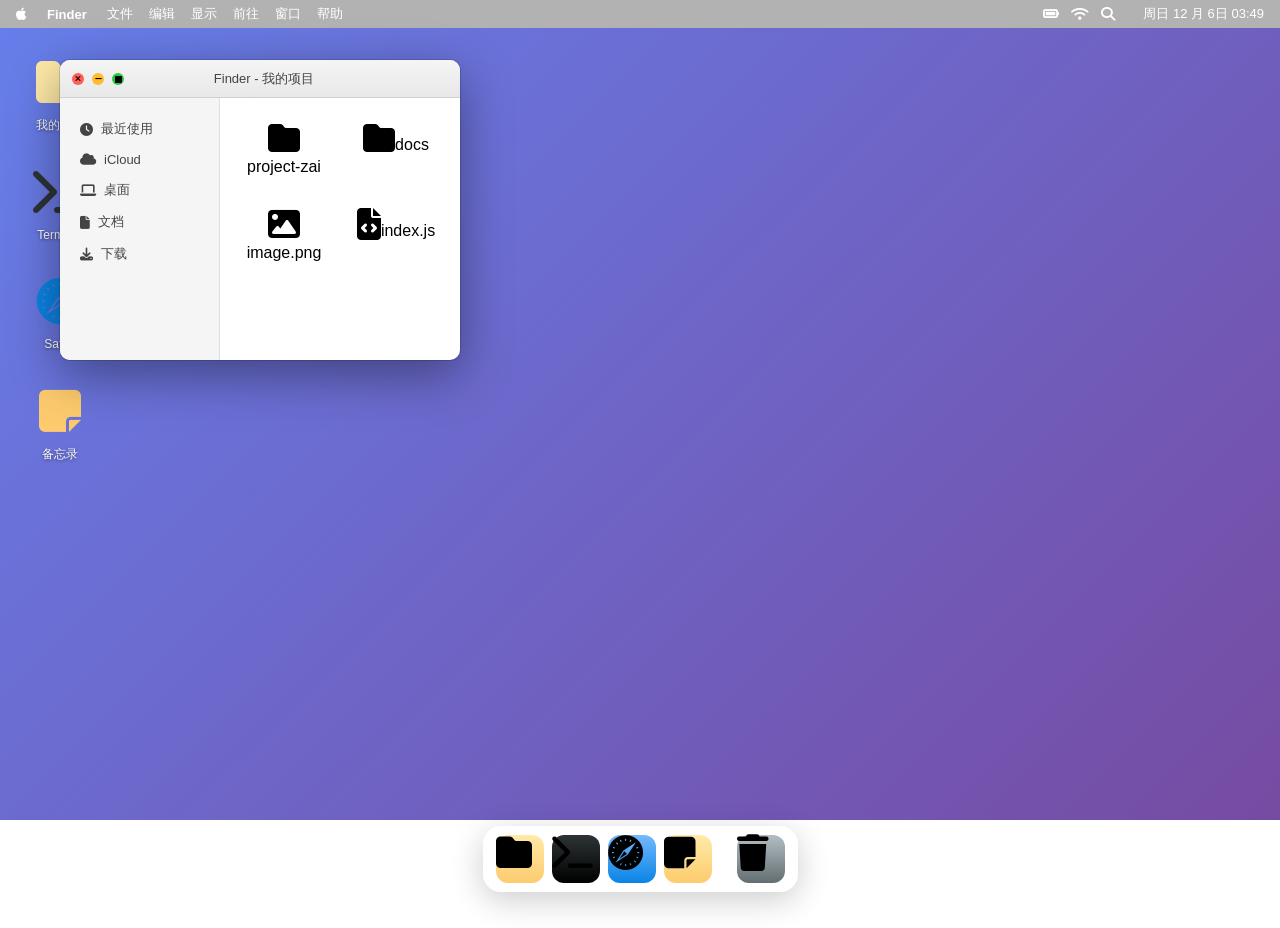
==== desktop/index.html @ c1589832 "feat: implement web-based macOS desktop environment - Add top menu bar with Apple logo, app name, an" ====
<!DOCTYPE html>
<html lang="zh-CN">
<head>
  <meta charset="UTF-8">
  <meta name="viewport" content="width=device-width, initial-scale=1.0">
  <title>macOS Desktop | Z.ai CLI</title>
  <link rel="stylesheet" href="../assets/css/macos-desktop.css">
  <link rel="stylesheet" href="https://cdnjs.cloudflare.com/ajax/libs/font-awesome/6.4.0/css/all.min.css">
</head>
<body>
  <!-- Top Menu Bar -->
  <div class="menu-bar">
    <div class="menu-left">
      <div class="apple-logo">
        <i class="fab fa-apple"></i>
      </div>
      <div class="app-name">Finder</div>
      <div class="menu-items">
        <span>文件</span>
        <span>编辑</span>
        <span>显示</span>
        <span>前往</span>
        <span>窗口</span>
        <span>帮助</span>
      </div>
    </div>
    <div class="menu-right">
      <div class="tray-icons">
        <i class="fas fa-battery-full"></i>
        <i class="fas fa-wifi"></i>
        <i class="fas fa-search"></i>
        <i class="fas fa-control-play"></i>
      </div>
      <div class="date-time" id="dateTime">
        周一 7 月 15 日 12:00
      </div>
    </div>
  </div>

  <!-- Desktop Area -->
  <div class="desktop" id="desktop">
    <!-- Desktop Icons -->
    <div class="desktop-icon" data-window="finder">
      <div class="icon-container">
        <i class="fas fa-folder icon-folder"></i>
      </div>
      <span class="icon-label">我的项目</span>
    </div>
    <div class="desktop-icon" data-window="terminal">
      <div class="icon-container">
        <i class="fas fa-terminal icon-terminal"></i>
      </div>
      <span class="icon-label">Terminal</span>
    </div>
    <div class="desktop-icon" data-window="safari">
      <div class="icon-container">
        <i class="fab fa-safari icon-safari"></i>
      </div>
      <span class="icon-label">Safari</span>
    </div>
    <div class="desktop-icon" data-window="notes">
      <div class="icon-container">
        <i class="fas fa-sticky-note icon-notes"></i>
      </div>
      <span class="icon-label">备忘录</span>
    </div>
  </div>

  <!-- Windows Container -->
  <div class="windows-container" id="windowsContainer">
    <!-- Finder Window -->
    <div class="window" id="window-finder" style="display: none;">
      <div class="window-titlebar">
        <div class="window-controls">
          <button class="control-btn close" data-action="close">
            <i class="fas fa-times"></i>
          </button>
          <button class="control-btn minimize" data-action="minimize">
            <i class="fas fa-minus"></i>
          </button>
          <button class="control-btn maximize" data-action="maximize">
            <i class="fas fa-square"></i>
          </button>
        </div>
        <div class="window-title">Finder - 我的项目</div>
        <div class="window-drag-area"></div>
      </div>
      <div class="window-content">
        <div class="sidebar">
          <div class="sidebar-item"><i class="fas fa-clock"></i> 最近使用</div>
          <div class="sidebar-item"><i class="fas fa-cloud"></i> iCloud</div>
          <div class="sidebar-item"><i class="fas fa-laptop"></i> 桌面</div>
          <div class="sidebar-item"><i class="fas fa-file"></i> 文档</div>
          <div class="sidebar-item"><i class="fas fa-download"></i> 下载</div>
        </div>
        <div class="main-content">
          <div class="file-grid">
            <div class="file-item"><i class="fas fa-folder file-icon"></i><span>project-zai</span></div>
            <div class="file-item"><i class="fas fa-folder file-icon"></i><span>docs</span></div>
            <div class="file-item"><i class="fas fa-image file-icon"></i><span>image.png</span></div>
            <div class="file-item"><i class="fas fa-file-code file-icon"></i><span>index.js</span></div>
          </div>
        </div>
      </div>
    </div>

    <!-- Terminal Window -->
    <div class="window" id="window-terminal" style="display: none;">
      <div class="window-titlebar">
        <div class="window-controls">
          <button class="control-btn close" data-action="close">
            <i class="fas fa-times"></i>
          </button>
          <button class="control-btn minimize" data-action="minimize">
            <i class="fas fa-minus"></i>
          </button>
          <button class="control-btn maximize" data-action="maximize">
            <i class="fas fa-square"></i>
          </button>
        </div>
        <div class="window-title">Terminal</div>
        <div class="window-drag-area"></div>
      </div>
      <div class="window-content terminal-content">
        <div class="terminal-output">
          <div>Last login: Mon Jul 15 12:00:00 on ttys000</div>
          <div id="terminal-input-line">
            <span class="prompt">user@macbook ~ %</span>
            <input type="text" class="terminal-input" autofocus placeholder="输入命令...">
          </div>
        </div>
      </div>
    </div>

    <!-- Safari Window -->
    <div class="window" id="window-safari" style="display: none;">
      <div class="window-titlebar">
        <div class="window-controls">
          <button class="control-btn close" data-action="close">
            <i class="fas fa-times"></i>
          </button>
          <button class="control-btn minimize" data-action="minimize">
            <i class="fas fa-minus"></i>
          </button>
          <button class="control-btn maximize" data-action="maximize">
            <i class="fas fa-square"></i>
          </button>
        </div>
        <div class="window-title">Safari</div>
        <div class="window-drag-area"></div>
      </div>
      <div class="window-content">
        <div class="safari-toolbar">
          <div class="nav-buttons">
            <button class="nav-btn"><i class="fas fa-arrow-left"></i></button>
            <button class="nav-btn"><i class="fas fa-arrow-right"></i></button>
            <button class="nav-btn"><i class="fas fa-redo"></i></button>
          </div>
          <div class="address-bar">
            <i class="fas fa-lock"></i>
            <span>https://zai-cli.bigmodel.cn</span>
          </div>
        </div>
        <div class="safari-content">
          <h1>Z.ai CLI</h1>
          <p>一行命令调用 Mass 全平台能力</p>
        </div>
      </div>
    </div>

    <!-- Notes Window -->
    <div class="window" id="window-notes" style="display: none;">
      <div class="window-titlebar">
        <div class="window-controls">
          <button class="control-btn close" data-action="close">
            <i class="fas fa-times"></i>
          </button>
          <button class="control-btn minimize" data-action="minimize">
            <i class="fas fa-minus"></i>
          </button>
          <button class="control-btn maximize" data-action="maximize">
            <i class="fas fa-square"></i>
          </button>
        </div>
        <div class="window-title">备忘录</div>
        <div class="window-drag-area"></div>
      </div>
      <div class="window-content">
        <textarea class="notes-textarea" placeholder="输入你的笔记..."></textarea>
      </div>
    </div>
  </div>

  <!-- Dock -->
  <div class="dock-container">
    <div class="dock">
      <div class="dock-item" data-launch="finder" title="Finder">
        <i class="fas fa-folder dock-icon dock-finder"></i>
      </div>
      <div class="dock-item" data-launch="terminal" title="Terminal">
        <i class="fas fa-terminal dock-icon dock-terminal"></i>
      </div>
      <div class="dock-item" data-launch="safari" title="Safari">
        <i class="fab fa-safari dock-icon dock-safari"></i>
      </div>
      <div class="dock-item" data-launch="notes" title="备忘录">
        <i class="fas fa-sticky-note dock-icon dock-notes"></i>
      </div>
      <div class="dock-separator"></div>
      <div class="dock-item" title="废纸篓">
        <i class="fas fa-trash dock-icon dock-trash"></i>
      </div>
    </div>
  </div>

  <!-- Minimized Windows Container -->
  <div class="minimized-windows" id="minimizedWindows"></div>

  <script src="../assets/js/macos-desktop.js"></script>
</body>
</html>
---- assets/css/macos-desktop.css ----
/* macOS Desktop Environment */
* {
  margin: 0;
  padding: 0;
  box-sizing: border-box;
}

body {
  font-family: -apple-system, BlinkMacSystemFont, 'Segoe UI', Roboto, Oxygen, Ubuntu, sans-serif;
  overflow: hidden;
  height: 100vh;
  user-select: none;
}

/* Top Menu Bar */
.menu-bar {
  position: fixed;
  top: 0;
  left: 0;
  right: 0;
  height: 28px;
  background: rgba(0, 0, 0, 0.3);
  backdrop-filter: blur(20px);
  display: flex;
  justify-content: space-between;
  align-items: center;
  padding: 0 16px;
  z-index: 10000;
  color: white;
  font-size: 13px;
}

.menu-left {
  display: flex;
  align-items: center;
  gap: 20px;
}

.apple-logo {
  font-size: 14px;
  cursor: pointer;
}

.app-name {
  font-weight: 600;
}

.menu-items {
  display: flex;
  gap: 16px;
}

.menu-items span {
  cursor: pointer;
}

.menu-right {
  display: flex;
  align-items: center;
  gap: 16px;
}

.tray-icons {
  display: flex;
  gap: 12px;
  font-size: 14px;
}

.date-time {
  font-weight: 500;
  cursor: default;
}

/* Desktop Area */
.desktop {
  height: calc(100vh - 28px - 80px);
  margin-top: 28px;
  background: linear-gradient(135deg, #667eea 0%, #764ba2 100%);
  position: relative;
  padding: 20px;
}

.desktop-icon {
  width: 80px;
  text-align: center;
  cursor: pointer;
  padding: 8px;
  border-radius: 8px;
  transition: background-color 0.2s;
  margin-bottom: 16px;
}

.desktop-icon:hover {
  background-color: rgba(255, 255, 255, 0.2);
}

.icon-container {
  font-size: 48px;
  margin-bottom: 4px;
}

.icon-folder { color: #ffeaa7; }
.icon-terminal { color: #2d3436; }
.icon-safari { color: #0984e3; }
.icon-notes { color: #fdcb6e; }

.icon-label {
  color: white;
  font-size: 12px;
  text-shadow: 0 1px 3px rgba(0, 0, 0, 0.5);
  word-wrap: break-word;
  line-height: 1.3;
}

/* Windows */
.windows-container {
  position: absolute;
  top: 0;
  left: 0;
  right: 0;
  bottom: 0;
  pointer-events: none;
}

.window {
  position: absolute;
  background: #fff;
  border-radius: 10px;
  box-shadow: 0 10px 40px rgba(0, 0, 0, 0.3), 0 0 0 1px rgba(0, 0, 0, 0.1);
  min-width: 400px;
  min-height: 300px;
  display: flex;
  flex-direction: column;
  pointer-events: auto;
  animation: windowOpen 0.3s ease-out;
  overflow: hidden;
}

@keyframes windowOpen {
  from {
    opacity: 0;
    transform: scale(0.9) translateY(20px);
  }
  to {
    opacity: 1;
    transform: scale(1) translateY(0);
  }
}

.window-closing {
  animation: windowClose 0.2s ease-in forwards;
}

@keyframes windowClose {
  from {
    opacity: 1;
    transform: scale(1);
  }
  to {
    opacity: 0;
    transform: scale(0.8);
  }
}

.window-titlebar {
  height: 38px;
  background: linear-gradient(180deg, #f5f5f5 0%, #e8e8e8 100%);
  display: flex;
  align-items: center;
  padding: 0 12px;
  border-bottom: 1px solid #d0d0d0;
  cursor: default;
}

.window-controls {
  display: flex;
  gap: 8px;
  margin-right: 16px;
}

.control-btn {
  width: 12px;
  height: 12px;
  border-radius: 50%;
  border: none;
  cursor: pointer;
  display: flex;
  align-items: center;
  justify-content: center;
  font-size: 8px;
  padding: 0;
  transition: all 0.2s;
}

.control-btn.close {
  background: #ff5f57;
}

.control-btn.minimize {
  background: #febc2e;
}

.control-btn.maximize {
  background: #28c840;
}

.control-btn:hover {
  filter: brightness(0.9);
}

.window-title {
  font-size: 13px;
  color: #444;
  font-weight: 500;
  flex-grow: 1;
  text-align: center;
  margin-right: 60px;
}

.window-drag-area {
  position: absolute;
  top: 0;
  left: 0;
  right: 0;
  bottom: 0;
}

.window-content {
  flex: 1;
  overflow: auto;
  display: flex;
}

/* Finder Window */
.sidebar {
  width: 160px;
  background: #f5f5f5;
  padding: 16px 8px;
  border-right: 1px solid #e0e0e0;
}

.sidebar-item {
  padding: 6px 12px;
  font-size: 13px;
  color: #444;
  cursor: pointer;
  border-radius: 6px;
  margin-bottom: 2px;
  display: flex;
  align-items: center;
  gap: 8px;
}

.sidebar-item:hover {
  background: #e8e8e8;
}

.main-content {
  flex: 1;
  padding: 16px;
}

.file-grid {
  display: grid;
  grid-template-columns: repeat(auto-fill, minmax(80px, 1fr));
  gap: 16px;
}

.file-item {
  text-align: center;
  cursor: pointer;
  padding: 8px;
  border-radius: 6px;
}

.file-item:hover {
  background: #e8f0fe;
}

.file-icon {
  font-size: 32px;
  margin-bottom: 4px;
}

.file-icon.folder { color: #ffeaa7; }
.file-icon.image { color: #a29bfe; }
.file-icon.code { color: #0984e3; }

/* Terminal Window */
.terminal-content {
  background: #1a1a1a;
  color: #fff;
  font-family: 'SF Mono', 'Monaco', 'Consolas', monospace;
  font-size: 13px;
  padding: 12px;
  height: 100%;
}

.terminal-output {
  height: 100%;
  overflow-y: auto;
}

#terminal-input-line {
  display: flex;
  align-items: center;
  gap: 8px;
}

.prompt {
  color: #50fa7b;
}

.terminal-input {
  background: transparent;
  border: none;
  color: #fff;
  flex: 1;
  outline: none;
  font-family: inherit;
  font-size: inherit;
}

/* Safari Window */
.safari-toolbar {
  height: 44px;
  background: #f0f0f0;
  display: flex;
  align-items: center;
  padding: 0 12px;
  border-bottom: 1px solid #d0d0d0;
}

.nav-buttons {
  display: flex;
  gap: 8px;
}

.nav-btn {
  width: 32px;
  height: 32px;
  border: none;
  background: transparent;
  border-radius: 6px;
  cursor: pointer;
  color: #444;
}

.nav-btn:hover {
  background: #e0e0e0;
}

.address-bar {
  flex: 1;
  height: 28px;
  background: #fff;
  border-radius: 6px;
  display: flex;
  align-items: center;
  padding: 0 12px;
  gap: 8px;
  font-size: 12px;
  color: #666;
  margin: 0 12px;
}

.safari-content {
  padding: 40px;
  background: #fff;
}

.safari-content h1 {
  color: #333;
  margin-bottom: 16px;
}

.safari-content p {
  color: #666;
  font-size: 18px;
}

/* Notes Window */
.notes-textarea {
  width: 100%;
  height: 100%;
  border: none;
  outline: none;
  resize: none;
  padding: 16px;
  font-size: 14px;
  font-family: inherit;
  background: #fffacd;
}

/* Dock */
.dock-container {
  position: fixed;
  bottom: 0;
  left: 0;
  right: 0;
  height: 80px;
  display: flex;
  justify-content: center;
  align-items: flex-end;
  padding-bottom: 8px;
  z-index: 10000;
  background: linear-gradient(180deg, rgba(255,255,255,0) 0%, rgba(255,255,255,0.2) 50%, rgba(255,255,255,0) 100%);
}

.dock {
  background: rgba(255, 255, 255, 0.2);
  backdrop-filter: blur(20px);
  border: 1px solid rgba(255, 255, 255, 0.3);
  border-radius: 18px;
  padding: 8px 12px;
  display: flex;
  align-items: flex-end;
  gap: 8px;
  box-shadow: 0 8px 32px rgba(0, 0, 0, 0.2);
}

.dock-item {
  cursor: pointer;
  transition: transform 0.2s cubic-bezier(0.25, 0.46, 0.45, 0.94);
  position: relative;
}

.dock-item:hover {
  transform: scale(1.3) translateY(-10px);
}

.dock-icon {
  width: 48px;
  height: 48px;
  font-size: 36px;
  display: flex;
  align-items: center;
  justify-content: center;
  border-radius: 12px;
  transition: all 0.2s;
}

.dock-finder { background: linear-gradient(180deg, #ffeaa7 0%, #fdcb6e 100%); }
.dock-terminal { background: linear-gradient(180deg, #2d3436 0%, #000000 100%); }
.dock-safari { background: linear-gradient(180deg, #74b9ff 0%, #0984e3 100%); }
.dock-notes { background: linear-gradient(180deg, #ffeaa7 0%, #fdcb6e 100%); }
.dock-trash { background: linear-gradient(180deg, #b2bec3 0%, #636e72 100%); }

.dock-separator {
  width: 1px;
  height: 40px;
  background: rgba(255, 255, 255, 0.3);
  margin: 0 4px;
}

/* Running Indicator */
.dock-item.running::after {
  content: '';
  position: absolute;
  bottom: -6px;
  width: 4px;
  height: 4px;
  background: #333;
  border-radius: 50%;
}

.dock-item.running-dark::after {
  background: #fff;
}

/* Minimized Windows */
.minimized-windows {
  position: fixed;
  bottom: 90px;
  left: 50%;
  transform: translateX(-50%);
  display: flex;
  gap: 8px;
  z-index: 9999;
}

.minimized-window {
  width: 120px;
  height: 80px;
  background: #fff;
  border-radius: 8px;
  box-shadow: 0 4px 16px rgba(0, 0, 0, 0.2);
  cursor: pointer;
  display: flex;
  align-items: center;
  justify-content: center;
  font-size: 32px;
  transition: all 0.2s;
  animation: minimizedWindowIn 0.3s ease-out;
}

@keyframes minimizedWindowIn {
  from {
    opacity: 0;
    transform: scale(0.5) translateY(20px);
  }
  to {
    opacity: 1;
    transform: scale(1) translateY(0);
  }
}

.minimized-window:hover {
  transform: scale(1.1);
}

/* Active Window Border */
.window.active {
  box-shadow: 0 15px 50px rgba(0, 0, 0, 0.4), 0 0 0 1px rgba(0, 0, 0, 0.15);
}

/* Scrollbar Styling */
::-webkit-scrollbar {
  width: 10px;
}

::-webkit-scrollbar-track {
  background: #f1f1f1;
}

::-webkit-scrollbar-thumb {
  background: #c1c1c1;
  border-radius: 5px;
}

::-webkit-scrollbar-thumb:hover {
  background: #a8a8a8;
}
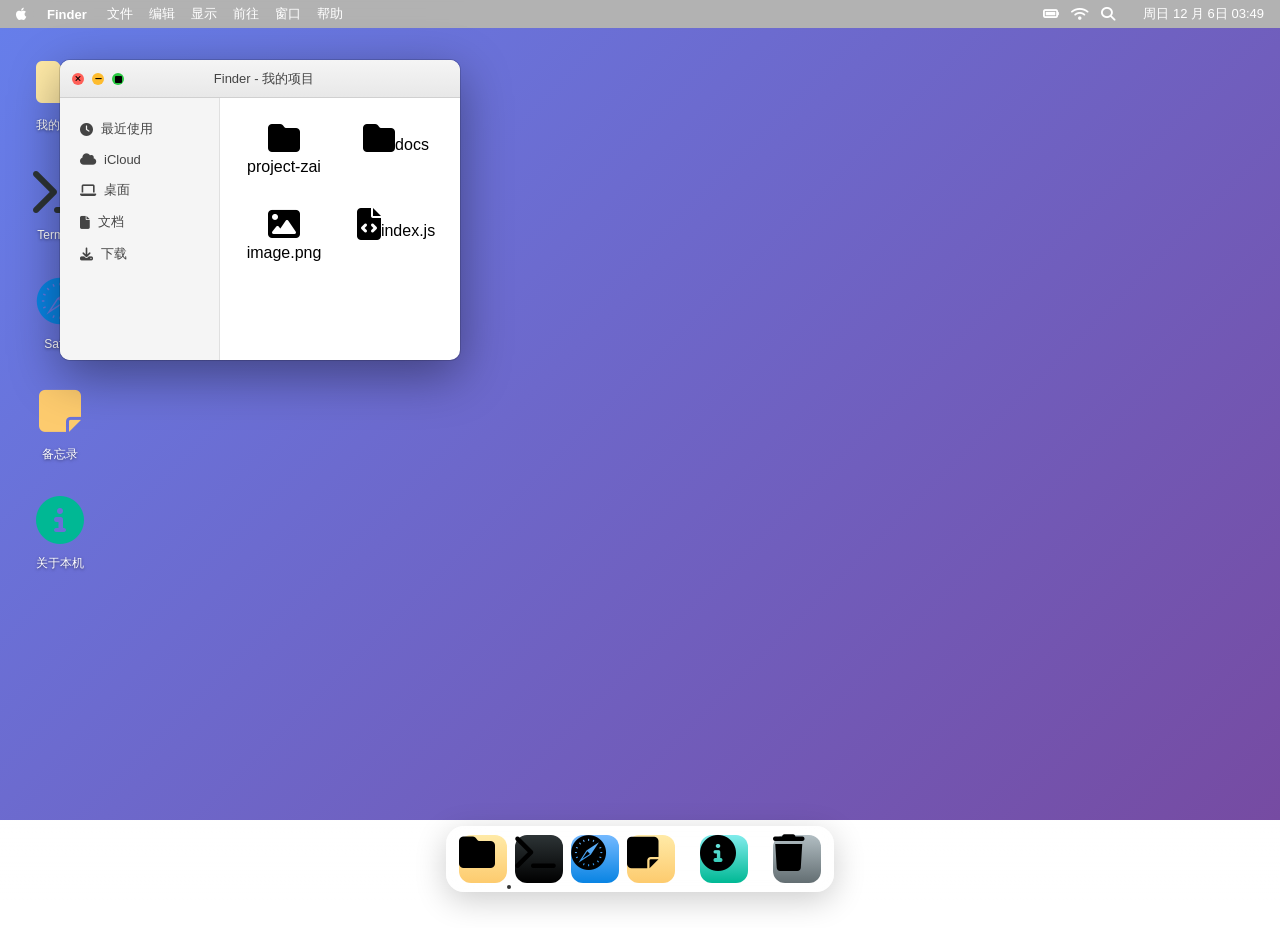
==== commit e1b070bb: "feat: 实现 About 应用（系统信息面板） - 添加'关于本机'桌面图标和 Dock 图标 - 实现 About 窗口，包含产品简介、功能特性、技术栈等信息 - 修复 Dock 运行指示器 b" ====
--- a/desktop/index.html
+++ b/desktop/index.html
@@ -64,6 +64,12 @@
       </div>
       <span class="icon-label">备忘录</span>
     </div>
+    <div class="desktop-icon" data-window="about">
+      <div class="icon-container">
+        <i class="fas fa-info-circle icon-about"></i>
+      </div>
+      <span class="icon-label">关于本机</span>
+    </div>
   </div>
 
   <!-- Windows Container -->
@@ -189,6 +195,60 @@
         <textarea class="notes-textarea" placeholder="输入你的笔记..."></textarea>
       </div>
     </div>
+
+    <!-- About Window -->
+    <div class="window" id="window-about" style="display: none;">
+      <div class="window-titlebar">
+        <div class="window-controls">
+          <button class="control-btn close" data-action="close">
+            <i class="fas fa-times"></i>
+          </button>
+          <button class="control-btn minimize" data-action="minimize">
+            <i class="fas fa-minus"></i>
+          </button>
+          <button class="control-btn maximize" data-action="maximize">
+            <i class="fas fa-square"></i>
+          </button>
+        </div>
+        <div class="window-title">关于本机</div>
+        <div class="window-drag-area"></div>
+      </div>
+      <div class="window-content about-content">
+        <div class="about-header">
+          <div class="macos-logo">
+            <i class="fab fa-apple macos-icon-large"></i>
+          </div>
+          <h2 class="product-name">Z.ai CLI</h2>
+          <p class="version">版本 1.0.0</p>
+        </div>
+        <div class="about-info">
+          <div class="info-section">
+            <h3>简介</h3>
+            <p>Z.ai CLI 是一行命令调用 Mass 全平台能力的智能工具。</p>
+            <p>通过简单的命令行界面，开发者可以快速访问各种 AI 模型和服务。</p>
+          </div>
+          <div class="info-section">
+            <h3>功能特性</h3>
+            <ul>
+              <li>支持多种 AI 模型集成</li>
+              <li>跨平台兼容（Windows / macOS / Linux）</li>
+              <li>简洁的命令行界面</li>
+              <li>快速高效的执行能力</li>
+            </ul>
+          </div>
+          <div class="info-section">
+            <h3>技术栈</h3>
+            <p>前端：HTML / CSS / JavaScript (Vanilla)</p>
+            <p>图标：Font Awesome 6.4.0</p>
+            <p>设计灵感：macOS Big Sur / Monterey</p>
+          </div>
+        </div>
+        <div class="about-footer">
+          <p>&copy; 2024 Z.ai. All rights reserved.</p>
+          <p><a href="https://zai-cli.bigmodel.cn" target="_blank">zai-cli.bigmodel.cn</a></p>
+        </div>
+      </div>
+    </div>
   </div>
 
   <!-- Dock -->
@@ -207,6 +267,10 @@
         <i class="fas fa-sticky-note dock-icon dock-notes"></i>
       </div>
       <div class="dock-separator"></div>
+      <div class="dock-item" data-launch="about" title="关于本机">
+        <i class="fas fa-info-circle dock-icon dock-about"></i>
+      </div>
+      <div class="dock-separator"></div>
       <div class="dock-item" title="废纸篓">
         <i class="fas fa-trash dock-icon dock-trash"></i>
       </div>
--- a/assets/css/macos-desktop.css
+++ b/assets/css/macos-desktop.css
@@ -103,6 +103,8 @@
 .icon-terminal { color: #2d3436; }
 .icon-safari { color: #0984e3; }
 .icon-notes { color: #fdcb6e; }
+
+.icon-about { color: #00b894; }
 
 .icon-label {
   color: white;
@@ -392,6 +394,109 @@
   background: #fffacd;
 }
 
+/* About Window */
+.about-content {
+  padding: 32px;
+  display: flex;
+  flex-direction: column;
+  align-items: center;
+  background: #fafafa;
+}
+
+.about-header {
+  text-align: center;
+  margin-bottom: 32px;
+}
+
+.macos-logo {
+  margin-bottom: 16px;
+}
+
+.macos-icon-large {
+  font-size: 80px;
+  color: #636e72;
+}
+
+.product-name {
+  font-size: 28px;
+  color: #333;
+  margin-bottom: 8px;
+  font-weight: 600;
+}
+
+.version {
+  font-size: 14px;
+  color: #888;
+  margin-bottom: 24px;
+}
+
+.about-info {
+  width: 100%;
+  max-width: 500px;
+  display: flex;
+  flex-direction: column;
+  gap: 24px;
+}
+
+.info-section h3 {
+  font-size: 14px;
+  color: #666;
+  margin-bottom: 12px;
+  font-weight: 600;
+  text-transform: uppercase;
+  letter-spacing: 0.5px;
+}
+
+.info-section p {
+  font-size: 14px;
+  color: #444;
+  line-height: 1.6;
+  margin-bottom: 8px;
+}
+
+.info-section ul {
+  list-style: none;
+  padding: 0;
+  margin: 0;
+}
+
+.info-section li {
+  font-size: 14px;
+  color: #444;
+  line-height: 1.8;
+  padding-left: 20px;
+  position: relative;
+}
+
+.info-section li::before {
+  content: "•";
+  color: #0984e3;
+  font-weight: bold;
+  position: absolute;
+  left: 0;
+}
+
+.about-footer {
+  margin-top: 32px;
+  text-align: center;
+}
+
+.about-footer p {
+  font-size: 12px;
+  color: #999;
+  margin-bottom: 4px;
+}
+
+.about-footer a {
+  color: #0984e3;
+  text-decoration: none;
+  font-size: 12px;
+}
+
+.about-footer a:hover {
+  text-decoration: underline;
+}
+
 /* Dock */
 .dock-container {
   position: fixed;
@@ -444,6 +549,7 @@
 .dock-terminal { background: linear-gradient(180deg, #2d3436 0%, #000000 100%); }
 .dock-safari { background: linear-gradient(180deg, #74b9ff 0%, #0984e3 100%); }
 .dock-notes { background: linear-gradient(180deg, #ffeaa7 0%, #fdcb6e 100%); }
+.dock-about { background: linear-gradient(180deg, #81ecec 0%, #00b894 100%); }
 .dock-trash { background: linear-gradient(180deg, #b2bec3 0%, #636e72 100%); }
 
 .dock-separator {
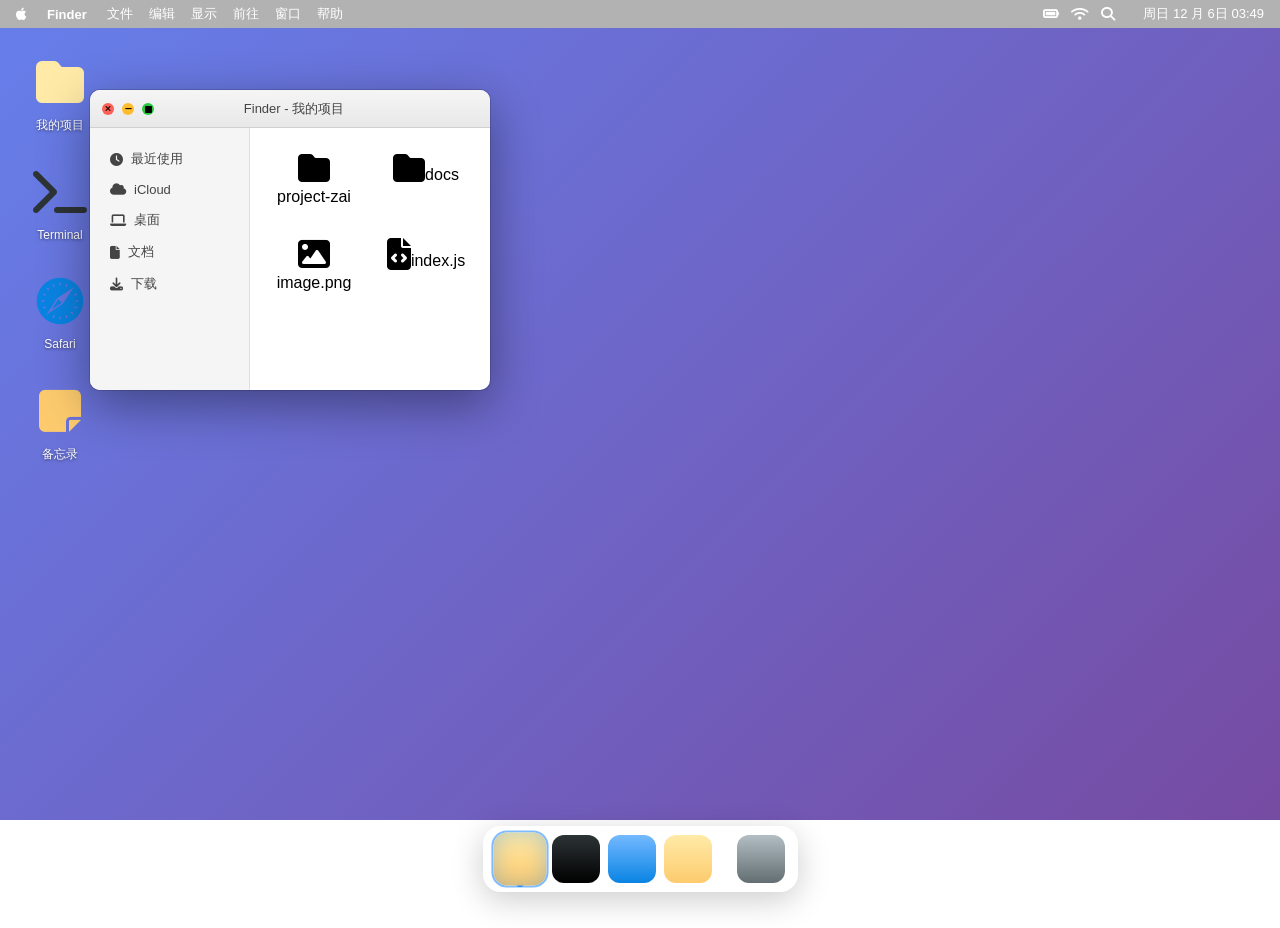
==== commit 76278df8: "feat: 增强 Dock 栏功能（Step 2） - 添加 Dock 栏悬停放大动画效果 - 实现运行中应用的脉冲指示器 - 添加窗口聚焦时的发光效果 - 实现右键上下文菜单（关闭/最小化） - 添" ====
--- a/desktop/index.html
+++ b/desktop/index.html
@@ -64,12 +64,6 @@
       </div>
       <span class="icon-label">备忘录</span>
     </div>
-    <div class="desktop-icon" data-window="about">
-      <div class="icon-container">
-        <i class="fas fa-info-circle icon-about"></i>
-      </div>
-      <span class="icon-label">关于本机</span>
-    </div>
   </div>
 
   <!-- Windows Container -->
@@ -195,83 +189,25 @@
         <textarea class="notes-textarea" placeholder="输入你的笔记..."></textarea>
       </div>
     </div>
-
-    <!-- About Window -->
-    <div class="window" id="window-about" style="display: none;">
-      <div class="window-titlebar">
-        <div class="window-controls">
-          <button class="control-btn close" data-action="close">
-            <i class="fas fa-times"></i>
-          </button>
-          <button class="control-btn minimize" data-action="minimize">
-            <i class="fas fa-minus"></i>
-          </button>
-          <button class="control-btn maximize" data-action="maximize">
-            <i class="fas fa-square"></i>
-          </button>
-        </div>
-        <div class="window-title">关于本机</div>
-        <div class="window-drag-area"></div>
-      </div>
-      <div class="window-content about-content">
-        <div class="about-header">
-          <div class="macos-logo">
-            <i class="fab fa-apple macos-icon-large"></i>
-          </div>
-          <h2 class="product-name">Z.ai CLI</h2>
-          <p class="version">版本 1.0.0</p>
-        </div>
-        <div class="about-info">
-          <div class="info-section">
-            <h3>简介</h3>
-            <p>Z.ai CLI 是一行命令调用 Mass 全平台能力的智能工具。</p>
-            <p>通过简单的命令行界面，开发者可以快速访问各种 AI 模型和服务。</p>
-          </div>
-          <div class="info-section">
-            <h3>功能特性</h3>
-            <ul>
-              <li>支持多种 AI 模型集成</li>
-              <li>跨平台兼容（Windows / macOS / Linux）</li>
-              <li>简洁的命令行界面</li>
-              <li>快速高效的执行能力</li>
-            </ul>
-          </div>
-          <div class="info-section">
-            <h3>技术栈</h3>
-            <p>前端：HTML / CSS / JavaScript (Vanilla)</p>
-            <p>图标：Font Awesome 6.4.0</p>
-            <p>设计灵感：macOS Big Sur / Monterey</p>
-          </div>
-        </div>
-        <div class="about-footer">
-          <p>&copy; 2024 Z.ai. All rights reserved.</p>
-          <p><a href="https://zai-cli.bigmodel.cn" target="_blank">zai-cli.bigmodel.cn</a></p>
-        </div>
-      </div>
-    </div>
   </div>
 
   <!-- Dock -->
   <div class="dock-container">
     <div class="dock">
-      <div class="dock-item" data-launch="finder" title="Finder">
+      <div class="dock-item" data-launch="finder" title="Finder" data-tooltip="Finder">
         <i class="fas fa-folder dock-icon dock-finder"></i>
       </div>
-      <div class="dock-item" data-launch="terminal" title="Terminal">
+      <div class="dock-item" data-launch="terminal" title="Terminal" data-tooltip="Terminal">
         <i class="fas fa-terminal dock-icon dock-terminal"></i>
       </div>
-      <div class="dock-item" data-launch="safari" title="Safari">
+      <div class="dock-item" data-launch="safari" title="Safari" data-tooltip="Safari">
         <i class="fab fa-safari dock-icon dock-safari"></i>
       </div>
-      <div class="dock-item" data-launch="notes" title="备忘录">
+      <div class="dock-item" data-launch="notes" title="备忘录" data-tooltip="备忘录">
         <i class="fas fa-sticky-note dock-icon dock-notes"></i>
       </div>
       <div class="dock-separator"></div>
-      <div class="dock-item" data-launch="about" title="关于本机">
-        <i class="fas fa-info-circle dock-icon dock-about"></i>
-      </div>
-      <div class="dock-separator"></div>
-      <div class="dock-item" title="废纸篓">
+      <div class="dock-item" title="废纸篓" data-tooltip="废纸篓">
         <i class="fas fa-trash dock-icon dock-trash"></i>
       </div>
     </div>
--- a/assets/css/macos-desktop.css
+++ b/assets/css/macos-desktop.css
@@ -103,8 +103,6 @@
 .icon-terminal { color: #2d3436; }
 .icon-safari { color: #0984e3; }
 .icon-notes { color: #fdcb6e; }
-
-.icon-about { color: #00b894; }
 
 .icon-label {
   color: white;
@@ -394,109 +392,6 @@
   background: #fffacd;
 }
 
-/* About Window */
-.about-content {
-  padding: 32px;
-  display: flex;
-  flex-direction: column;
-  align-items: center;
-  background: #fafafa;
-}
-
-.about-header {
-  text-align: center;
-  margin-bottom: 32px;
-}
-
-.macos-logo {
-  margin-bottom: 16px;
-}
-
-.macos-icon-large {
-  font-size: 80px;
-  color: #636e72;
-}
-
-.product-name {
-  font-size: 28px;
-  color: #333;
-  margin-bottom: 8px;
-  font-weight: 600;
-}
-
-.version {
-  font-size: 14px;
-  color: #888;
-  margin-bottom: 24px;
-}
-
-.about-info {
-  width: 100%;
-  max-width: 500px;
-  display: flex;
-  flex-direction: column;
-  gap: 24px;
-}
-
-.info-section h3 {
-  font-size: 14px;
-  color: #666;
-  margin-bottom: 12px;
-  font-weight: 600;
-  text-transform: uppercase;
-  letter-spacing: 0.5px;
-}
-
-.info-section p {
-  font-size: 14px;
-  color: #444;
-  line-height: 1.6;
-  margin-bottom: 8px;
-}
-
-.info-section ul {
-  list-style: none;
-  padding: 0;
-  margin: 0;
-}
-
-.info-section li {
-  font-size: 14px;
-  color: #444;
-  line-height: 1.8;
-  padding-left: 20px;
-  position: relative;
-}
-
-.info-section li::before {
-  content: "•";
-  color: #0984e3;
-  font-weight: bold;
-  position: absolute;
-  left: 0;
-}
-
-.about-footer {
-  margin-top: 32px;
-  text-align: center;
-}
-
-.about-footer p {
-  font-size: 12px;
-  color: #999;
-  margin-bottom: 4px;
-}
-
-.about-footer a {
-  color: #0984e3;
-  text-decoration: none;
-  font-size: 12px;
-}
-
-.about-footer a:hover {
-  text-decoration: underline;
-}
-
 /* Dock */
 .dock-container {
   position: fixed;
@@ -515,23 +410,35 @@
 .dock {
   background: rgba(255, 255, 255, 0.2);
   backdrop-filter: blur(20px);
+  -webkit-backdrop-filter: blur(20px);
   border: 1px solid rgba(255, 255, 255, 0.3);
   border-radius: 18px;
   padding: 8px 12px;
   display: flex;
   align-items: flex-end;
   gap: 8px;
-  box-shadow: 0 8px 32px rgba(0, 0, 0, 0.2);
+  box-shadow: 0 8px 32px rgba(0, 0, 0, 0.2), inset 0 1px 0 rgba(255, 255, 255, 0.3);
+  transition: all 0.3s ease;
+}
+
+.dock:hover {
+  box-shadow: 0 12px 40px rgba(0, 0, 0, 0.25), inset 0 1px 0 rgba(255, 255, 255, 0.4);
+  transform: translateY(-2px);
 }
 
 .dock-item {
   cursor: pointer;
+  position: relative;
   transition: transform 0.2s cubic-bezier(0.25, 0.46, 0.45, 0.94);
-  position: relative;
+  display: flex;
+  flex-direction: column;
+  align-items: center;
+  gap: 4px;
 }
 
 .dock-item:hover {
   transform: scale(1.3) translateY(-10px);
+  z-index: 100;
 }
 
 .dock-icon {
@@ -543,13 +450,30 @@
   justify-content: center;
   border-radius: 12px;
   transition: all 0.2s;
+  position: relative;
+  overflow: hidden;
+}
+
+.dock-icon::before {
+  content: '';
+  position: absolute;
+  top: 0;
+  left: 0;
+  right: 0;
+  bottom: 0;
+  background: linear-gradient(135deg, rgba(255,255,255,0.3) 0%, transparent 100%);
+  opacity: 0;
+  transition: opacity 0.2s;
+}
+
+.dock-item:hover .dock-icon::before {
+  opacity: 1;
 }
 
 .dock-finder { background: linear-gradient(180deg, #ffeaa7 0%, #fdcb6e 100%); }
 .dock-terminal { background: linear-gradient(180deg, #2d3436 0%, #000000 100%); }
 .dock-safari { background: linear-gradient(180deg, #74b9ff 0%, #0984e3 100%); }
 .dock-notes { background: linear-gradient(180deg, #ffeaa7 0%, #fdcb6e 100%); }
-.dock-about { background: linear-gradient(180deg, #81ecec 0%, #00b894 100%); }
 .dock-trash { background: linear-gradient(180deg, #b2bec3 0%, #636e72 100%); }
 
 .dock-separator {
@@ -557,21 +481,94 @@
   height: 40px;
   background: rgba(255, 255, 255, 0.3);
   margin: 0 4px;
+  border-radius: 1px;
+}
+
+/* Tooltip */
+.dock-item::after {
+  content: attr(data-tooltip);
+  position: absolute;
+  top: -40px;
+  left: 50%;
+  transform: translateX(-50%) scale(0);
+  background: rgba(0, 0, 0, 0.8);
+  color: white;
+  padding: 4px 12px;
+  border-radius: 6px;
+  font-size: 12px;
+  white-space: nowrap;
+  opacity: 0;
+  transition: all 0.2s cubic-bezier(0.68, -0.55, 0.265, 1.55);
+  pointer-events: none;
+  z-index: 1000;
+}
+
+.dock-item:hover::after {
+  transform: translateX(-50%) scale(1);
+  opacity: 1;
 }
 
 /* Running Indicator */
 .dock-item.running::after {
   content: '';
   position: absolute;
-  bottom: -6px;
-  width: 4px;
-  height: 4px;
-  background: #333;
+  bottom: -8px;
+  width: 6px;
+  height: 6px;
+  background: currentColor;
   border-radius: 50%;
+  animation: pulse 2s infinite;
+}
+
+@keyframes pulse {
+  0%, 100% { opacity: 1; }
+  50% { opacity: 0.5; }
 }
 
 .dock-item.running-dark::after {
-  background: #fff;
+  background: rgba(255, 255, 255, 0.9);
+}
+
+/* Active Window Indicator (glow effect) */
+.dock-item.active-window .dock-icon {
+  box-shadow: 0 0 0 2px rgba(0, 123, 255, 0.5), inset 0 0 20px rgba(0, 123, 255, 0.3);
+  transform: scale(1.1);
+  transition: all 0.3s ease;
+}
+
+.dock-item.active-window::before {
+  content: '';
+  position: absolute;
+  bottom: -4px;
+  left: 50%;
+  transform: translateX(-50%);
+  width: 8px;
+  height: 8px;
+  background: rgba(0, 123, 255, 0.8);
+  border-radius: 50%;
+  animation: activePulse 1.5s infinite;
+}
+
+@keyframes activePulse {
+  0%, 100% { 
+    opacity: 1;
+    transform: translateX(-50%) scale(1);
+  }
+  50% { 
+    opacity: 0.5;
+    transform: translateX(-50%) scale(1.5);
+  }
+}
+
+/* Dock Magnification Animation */
+@keyframes dockBounce {
+  0% { transform: scale(1) translateY(0); }
+  50% { transform: scale(1.4) translateY(-15px); }
+  100% { transform: scale(1) translateY(0); }
+}
+
+.dock-item.launching {
+  animation: dockBounce 0.5s ease-out;
 }
 
 /* Minimized Windows */
@@ -620,6 +617,39 @@
   box-shadow: 0 15px 50px rgba(0, 0, 0, 0.4), 0 0 0 1px rgba(0, 0, 0, 0.15);
 }
 
+/* Dock Context Menu */
+.dock-context-menu {
+  background: rgba(255, 255, 255, 0.95);
+  backdrop-filter: blur(20px);
+  -webkit-backdrop-filter: blur(20px);
+  border-radius: 10px;
+  padding: 6px 0;
+  min-width: 140px;
+  box-shadow: 0 8px 32px rgba(0, 0, 0, 0.2);
+  border: 1px solid rgba(255, 255, 255, 0.3);
+}
+
+.context-item {
+  padding: 8px 16px;
+  font-size: 13px;
+  color: #333;
+  cursor: pointer;
+  display: flex;
+  align-items: center;
+  gap: 8px;
+  transition: background-color 0.2s;
+}
+
+.context-item:hover {
+  background: rgba(0, 0, 0, 0.08);
+}
+
+.context-item i {
+  width: 16px;
+  text-align: center;
+  color: #666;
+}
+
 /* Scrollbar Styling */
 ::-webkit-scrollbar {
   width: 10px;
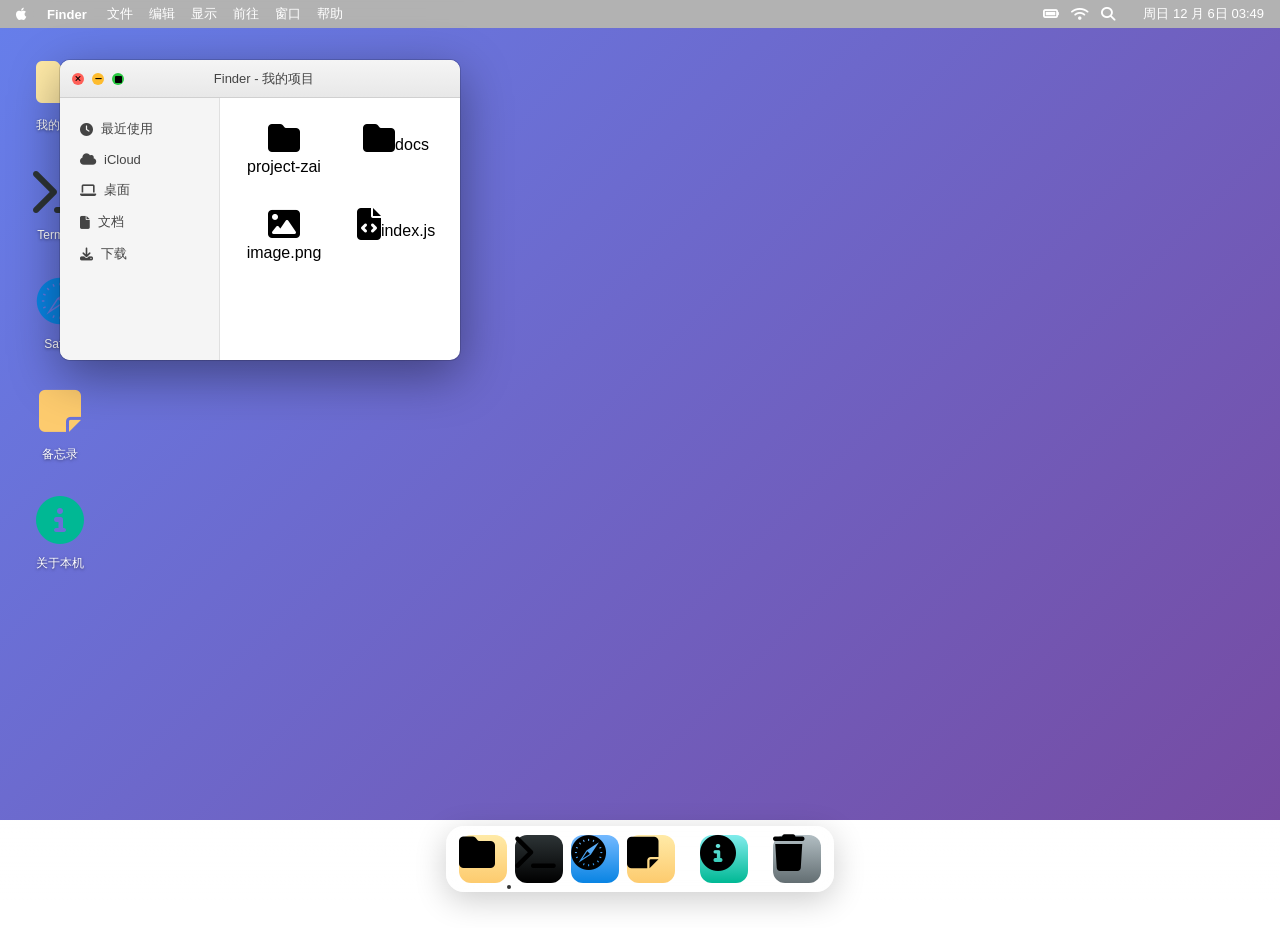
==== commit 1a3068da: "feat: 实现 About 应用（系统信息面板） (#34) - 添加'关于本机'桌面图标和 Dock 图标 - 实现 About 窗口，包含产品简介、功能特性、技术栈等信息 - 修复 Dock 运" ====
--- a/desktop/index.html
+++ b/desktop/index.html
@@ -64,6 +64,12 @@
       </div>
       <span class="icon-label">备忘录</span>
     </div>
+    <div class="desktop-icon" data-window="about">
+      <div class="icon-container">
+        <i class="fas fa-info-circle icon-about"></i>
+      </div>
+      <span class="icon-label">关于本机</span>
+    </div>
   </div>
 
   <!-- Windows Container -->
@@ -189,25 +195,83 @@
         <textarea class="notes-textarea" placeholder="输入你的笔记..."></textarea>
       </div>
     </div>
+
+    <!-- About Window -->
+    <div class="window" id="window-about" style="display: none;">
+      <div class="window-titlebar">
+        <div class="window-controls">
+          <button class="control-btn close" data-action="close">
+            <i class="fas fa-times"></i>
+          </button>
+          <button class="control-btn minimize" data-action="minimize">
+            <i class="fas fa-minus"></i>
+          </button>
+          <button class="control-btn maximize" data-action="maximize">
+            <i class="fas fa-square"></i>
+          </button>
+        </div>
+        <div class="window-title">关于本机</div>
+        <div class="window-drag-area"></div>
+      </div>
+      <div class="window-content about-content">
+        <div class="about-header">
+          <div class="macos-logo">
+            <i class="fab fa-apple macos-icon-large"></i>
+          </div>
+          <h2 class="product-name">Z.ai CLI</h2>
+          <p class="version">版本 1.0.0</p>
+        </div>
+        <div class="about-info">
+          <div class="info-section">
+            <h3>简介</h3>
+            <p>Z.ai CLI 是一行命令调用 Mass 全平台能力的智能工具。</p>
+            <p>通过简单的命令行界面，开发者可以快速访问各种 AI 模型和服务。</p>
+          </div>
+          <div class="info-section">
+            <h3>功能特性</h3>
+            <ul>
+              <li>支持多种 AI 模型集成</li>
+              <li>跨平台兼容（Windows / macOS / Linux）</li>
+              <li>简洁的命令行界面</li>
+              <li>快速高效的执行能力</li>
+            </ul>
+          </div>
+          <div class="info-section">
+            <h3>技术栈</h3>
+            <p>前端：HTML / CSS / JavaScript (Vanilla)</p>
+            <p>图标：Font Awesome 6.4.0</p>
+            <p>设计灵感：macOS Big Sur / Monterey</p>
+          </div>
+        </div>
+        <div class="about-footer">
+          <p>&copy; 2024 Z.ai. All rights reserved.</p>
+          <p><a href="https://zai-cli.bigmodel.cn" target="_blank">zai-cli.bigmodel.cn</a></p>
+        </div>
+      </div>
+    </div>
   </div>
 
   <!-- Dock -->
   <div class="dock-container">
     <div class="dock">
-      <div class="dock-item" data-launch="finder" title="Finder" data-tooltip="Finder">
+      <div class="dock-item" data-launch="finder" title="Finder">
         <i class="fas fa-folder dock-icon dock-finder"></i>
       </div>
-      <div class="dock-item" data-launch="terminal" title="Terminal" data-tooltip="Terminal">
+      <div class="dock-item" data-launch="terminal" title="Terminal">
         <i class="fas fa-terminal dock-icon dock-terminal"></i>
       </div>
-      <div class="dock-item" data-launch="safari" title="Safari" data-tooltip="Safari">
+      <div class="dock-item" data-launch="safari" title="Safari">
         <i class="fab fa-safari dock-icon dock-safari"></i>
       </div>
-      <div class="dock-item" data-launch="notes" title="备忘录" data-tooltip="备忘录">
+      <div class="dock-item" data-launch="notes" title="备忘录">
         <i class="fas fa-sticky-note dock-icon dock-notes"></i>
       </div>
       <div class="dock-separator"></div>
-      <div class="dock-item" title="废纸篓" data-tooltip="废纸篓">
+      <div class="dock-item" data-launch="about" title="关于本机">
+        <i class="fas fa-info-circle dock-icon dock-about"></i>
+      </div>
+      <div class="dock-separator"></div>
+      <div class="dock-item" title="废纸篓">
         <i class="fas fa-trash dock-icon dock-trash"></i>
       </div>
     </div>
--- a/assets/css/macos-desktop.css
+++ b/assets/css/macos-desktop.css
@@ -103,6 +103,8 @@
 .icon-terminal { color: #2d3436; }
 .icon-safari { color: #0984e3; }
 .icon-notes { color: #fdcb6e; }
+
+.icon-about { color: #00b894; }
 
 .icon-label {
   color: white;
@@ -392,6 +394,109 @@
   background: #fffacd;
 }
 
+/* About Window */
+.about-content {
+  padding: 32px;
+  display: flex;
+  flex-direction: column;
+  align-items: center;
+  background: #fafafa;
+}
+
+.about-header {
+  text-align: center;
+  margin-bottom: 32px;
+}
+
+.macos-logo {
+  margin-bottom: 16px;
+}
+
+.macos-icon-large {
+  font-size: 80px;
+  color: #636e72;
+}
+
+.product-name {
+  font-size: 28px;
+  color: #333;
+  margin-bottom: 8px;
+  font-weight: 600;
+}
+
+.version {
+  font-size: 14px;
+  color: #888;
+  margin-bottom: 24px;
+}
+
+.about-info {
+  width: 100%;
+  max-width: 500px;
+  display: flex;
+  flex-direction: column;
+  gap: 24px;
+}
+
+.info-section h3 {
+  font-size: 14px;
+  color: #666;
+  margin-bottom: 12px;
+  font-weight: 600;
+  text-transform: uppercase;
+  letter-spacing: 0.5px;
+}
+
+.info-section p {
+  font-size: 14px;
+  color: #444;
+  line-height: 1.6;
+  margin-bottom: 8px;
+}
+
+.info-section ul {
+  list-style: none;
+  padding: 0;
+  margin: 0;
+}
+
+.info-section li {
+  font-size: 14px;
+  color: #444;
+  line-height: 1.8;
+  padding-left: 20px;
+  position: relative;
+}
+
+.info-section li::before {
+  content: "•";
+  color: #0984e3;
+  font-weight: bold;
+  position: absolute;
+  left: 0;
+}
+
+.about-footer {
+  margin-top: 32px;
+  text-align: center;
+}
+
+.about-footer p {
+  font-size: 12px;
+  color: #999;
+  margin-bottom: 4px;
+}
+
+.about-footer a {
+  color: #0984e3;
+  text-decoration: none;
+  font-size: 12px;
+}
+
+.about-footer a:hover {
+  text-decoration: underline;
+}
+
 /* Dock */
 .dock-container {
   position: fixed;
@@ -410,35 +515,23 @@
 .dock {
   background: rgba(255, 255, 255, 0.2);
   backdrop-filter: blur(20px);
-  -webkit-backdrop-filter: blur(20px);
   border: 1px solid rgba(255, 255, 255, 0.3);
   border-radius: 18px;
   padding: 8px 12px;
   display: flex;
   align-items: flex-end;
   gap: 8px;
-  box-shadow: 0 8px 32px rgba(0, 0, 0, 0.2), inset 0 1px 0 rgba(255, 255, 255, 0.3);
-  transition: all 0.3s ease;
-}
-
-.dock:hover {
-  box-shadow: 0 12px 40px rgba(0, 0, 0, 0.25), inset 0 1px 0 rgba(255, 255, 255, 0.4);
-  transform: translateY(-2px);
+  box-shadow: 0 8px 32px rgba(0, 0, 0, 0.2);
 }
 
 .dock-item {
   cursor: pointer;
+  transition: transform 0.2s cubic-bezier(0.25, 0.46, 0.45, 0.94);
   position: relative;
-  transition: transform 0.2s cubic-bezier(0.25, 0.46, 0.45, 0.94);
-  display: flex;
-  flex-direction: column;
-  align-items: center;
-  gap: 4px;
 }
 
 .dock-item:hover {
   transform: scale(1.3) translateY(-10px);
-  z-index: 100;
 }
 
 .dock-icon {
@@ -450,30 +543,13 @@
   justify-content: center;
   border-radius: 12px;
   transition: all 0.2s;
-  position: relative;
-  overflow: hidden;
-}
-
-.dock-icon::before {
-  content: '';
-  position: absolute;
-  top: 0;
-  left: 0;
-  right: 0;
-  bottom: 0;
-  background: linear-gradient(135deg, rgba(255,255,255,0.3) 0%, transparent 100%);
-  opacity: 0;
-  transition: opacity 0.2s;
-}
-
-.dock-item:hover .dock-icon::before {
-  opacity: 1;
 }
 
 .dock-finder { background: linear-gradient(180deg, #ffeaa7 0%, #fdcb6e 100%); }
 .dock-terminal { background: linear-gradient(180deg, #2d3436 0%, #000000 100%); }
 .dock-safari { background: linear-gradient(180deg, #74b9ff 0%, #0984e3 100%); }
 .dock-notes { background: linear-gradient(180deg, #ffeaa7 0%, #fdcb6e 100%); }
+.dock-about { background: linear-gradient(180deg, #81ecec 0%, #00b894 100%); }
 .dock-trash { background: linear-gradient(180deg, #b2bec3 0%, #636e72 100%); }
 
 .dock-separator {
@@ -481,94 +557,21 @@
   height: 40px;
   background: rgba(255, 255, 255, 0.3);
   margin: 0 4px;
-  border-radius: 1px;
-}
-
-/* Tooltip */
-.dock-item::after {
-  content: attr(data-tooltip);
-  position: absolute;
-  top: -40px;
-  left: 50%;
-  transform: translateX(-50%) scale(0);
-  background: rgba(0, 0, 0, 0.8);
-  color: white;
-  padding: 4px 12px;
-  border-radius: 6px;
-  font-size: 12px;
-  white-space: nowrap;
-  opacity: 0;
-  transition: all 0.2s cubic-bezier(0.68, -0.55, 0.265, 1.55);
-  pointer-events: none;
-  z-index: 1000;
-}
-
-.dock-item:hover::after {
-  transform: translateX(-50%) scale(1);
-  opacity: 1;
 }
 
 /* Running Indicator */
 .dock-item.running::after {
   content: '';
   position: absolute;
-  bottom: -8px;
-  width: 6px;
-  height: 6px;
-  background: currentColor;
+  bottom: -6px;
+  width: 4px;
+  height: 4px;
+  background: #333;
   border-radius: 50%;
-  animation: pulse 2s infinite;
-}
-
-@keyframes pulse {
-  0%, 100% { opacity: 1; }
-  50% { opacity: 0.5; }
 }
 
 .dock-item.running-dark::after {
-  background: rgba(255, 255, 255, 0.9);
-}
-
-/* Active Window Indicator (glow effect) */
-.dock-item.active-window .dock-icon {
-  box-shadow: 0 0 0 2px rgba(0, 123, 255, 0.5), inset 0 0 20px rgba(0, 123, 255, 0.3);
-  transform: scale(1.1);
-  transition: all 0.3s ease;
-}
-
-.dock-item.active-window::before {
-  content: '';
-  position: absolute;
-  bottom: -4px;
-  left: 50%;
-  transform: translateX(-50%);
-  width: 8px;
-  height: 8px;
-  background: rgba(0, 123, 255, 0.8);
-  border-radius: 50%;
-  animation: activePulse 1.5s infinite;
-}
-
-@keyframes activePulse {
-  0%, 100% { 
-    opacity: 1;
-    transform: translateX(-50%) scale(1);
-  }
-  50% { 
-    opacity: 0.5;
-    transform: translateX(-50%) scale(1.5);
-  }
-}
-
-/* Dock Magnification Animation */
-@keyframes dockBounce {
-  0% { transform: scale(1) translateY(0); }
-  50% { transform: scale(1.4) translateY(-15px); }
-  100% { transform: scale(1) translateY(0); }
-}
-
-.dock-item.launching {
-  animation: dockBounce 0.5s ease-out;
+  background: #fff;
 }
 
 /* Minimized Windows */
@@ -617,39 +620,6 @@
   box-shadow: 0 15px 50px rgba(0, 0, 0, 0.4), 0 0 0 1px rgba(0, 0, 0, 0.15);
 }
 
-/* Dock Context Menu */
-.dock-context-menu {
-  background: rgba(255, 255, 255, 0.95);
-  backdrop-filter: blur(20px);
-  -webkit-backdrop-filter: blur(20px);
-  border-radius: 10px;
-  padding: 6px 0;
-  min-width: 140px;
-  box-shadow: 0 8px 32px rgba(0, 0, 0, 0.2);
-  border: 1px solid rgba(255, 255, 255, 0.3);
-}
-
-.context-item {
-  padding: 8px 16px;
-  font-size: 13px;
-  color: #333;
-  cursor: pointer;
-  display: flex;
-  align-items: center;
-  gap: 8px;
-  transition: background-color 0.2s;
-}
-
-.context-item:hover {
-  background: rgba(0, 0, 0, 0.08);
-}
-
-.context-item i {
-  width: 16px;
-  text-align: center;
-  color: #666;
-}
-
 /* Scrollbar Styling */
 ::-webkit-scrollbar {
   width: 10px;
